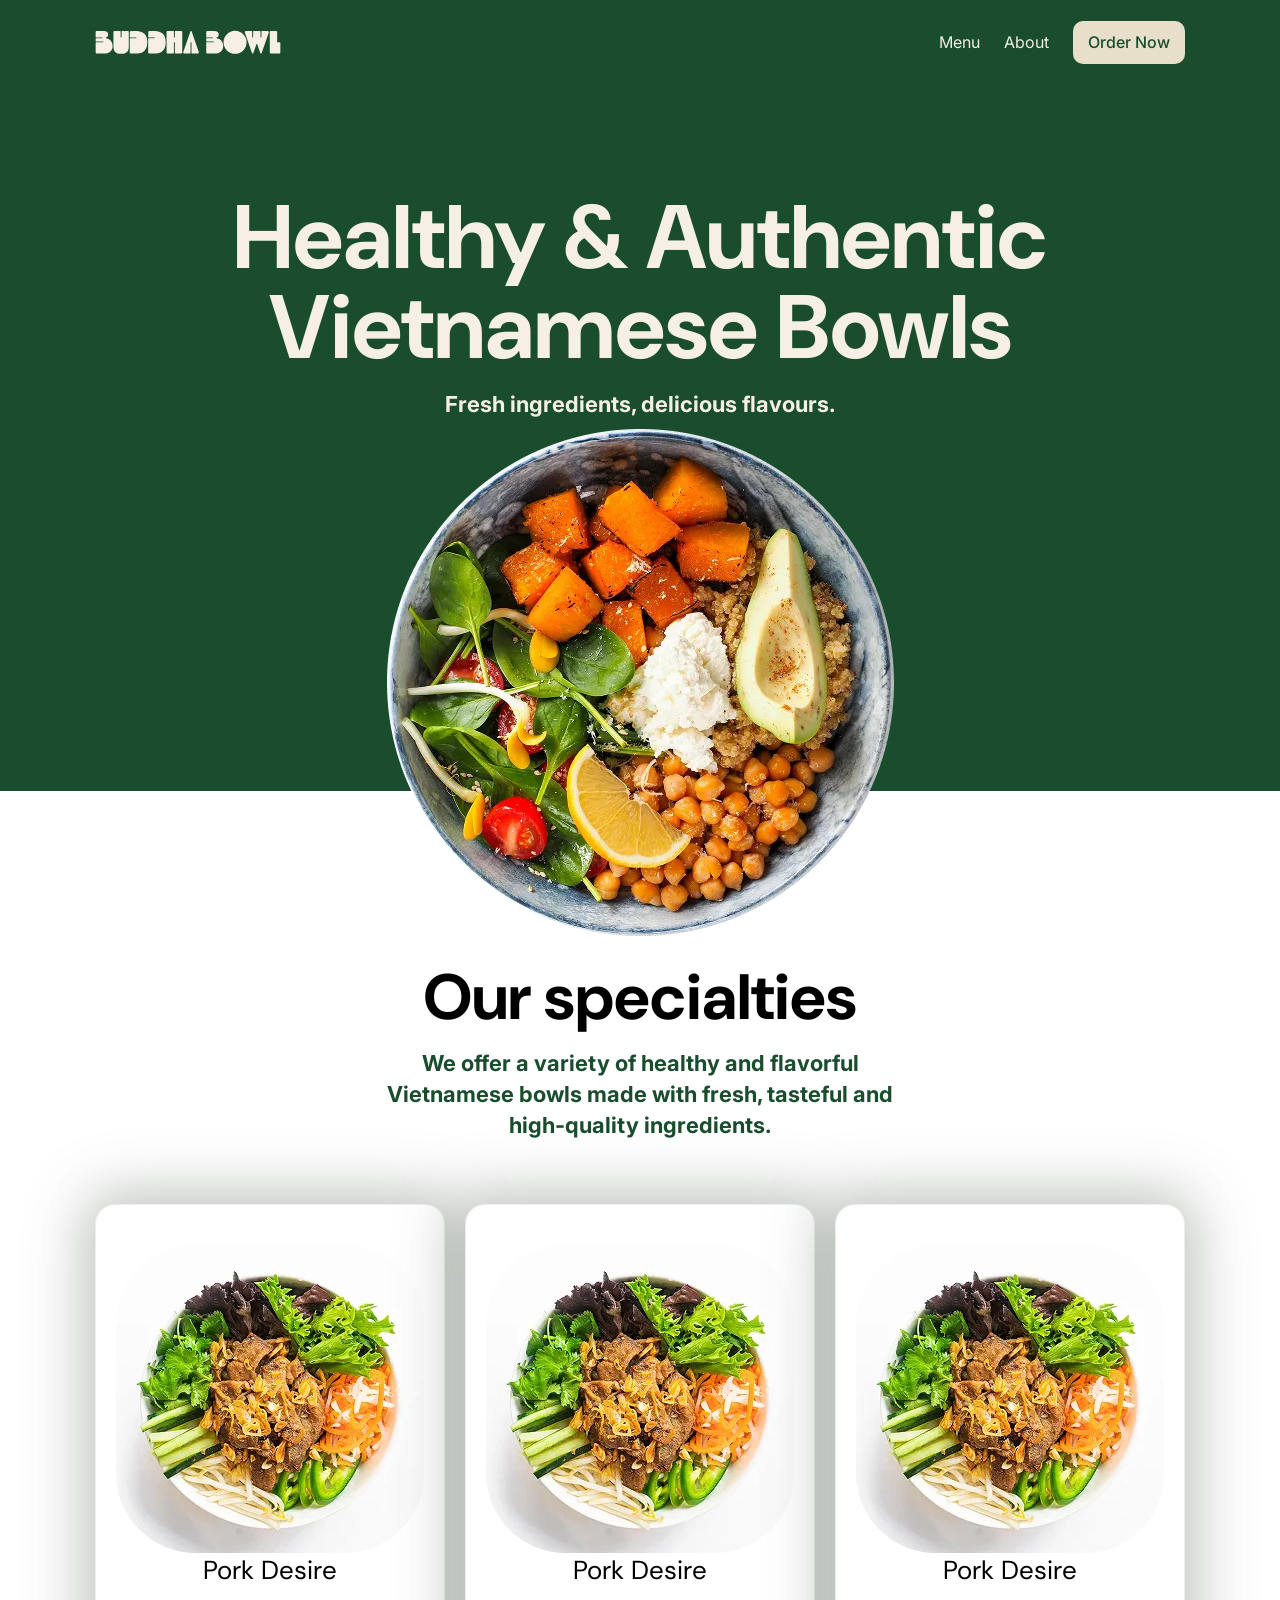
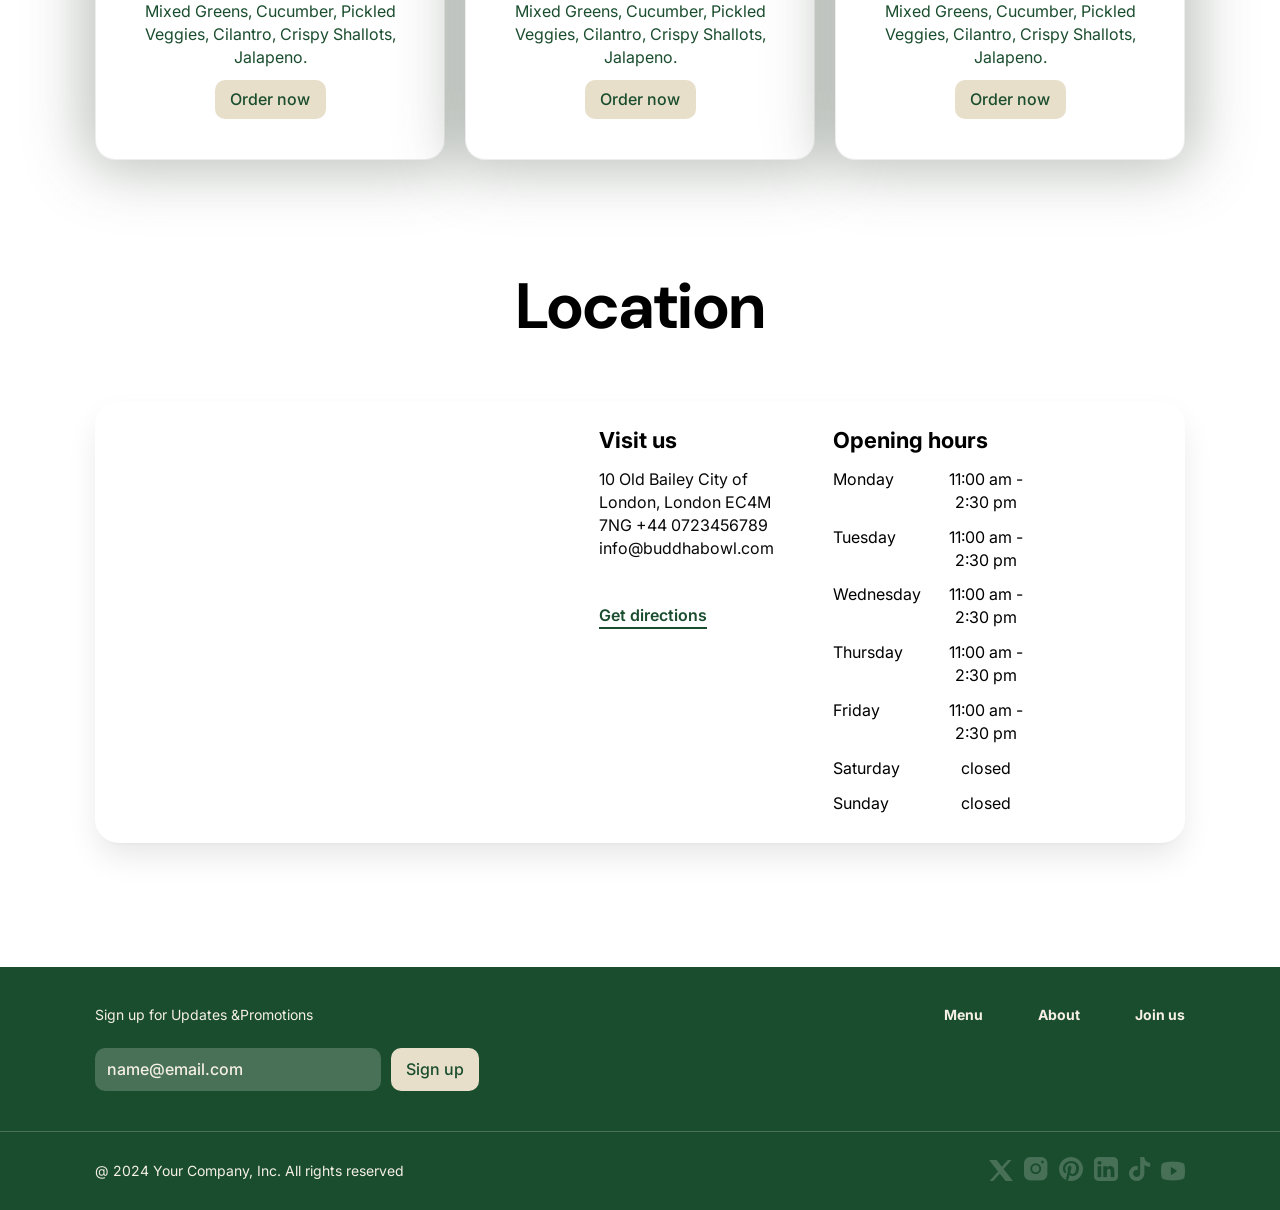
==== index.html @ c2d2e24d "Updates" ====
<!doctype html>
<html lang="en">
	<head>
		<meta charset="UTF-8">
		<meta name="viewport" content="width=device-width, initial-scale=1.0">
		<link rel="preload" href="./assets/fonts/GTL001-Regular.woff2" as="font" type="font/woff2" crossorigin="anonymous">
		<link rel="shortcut icon" href="assets/img/favicon.ico">
		<title>Home Page</title>
		<script type="module" crossorigin="" src="./js/index.min.js?v=1794599639650"></script>
		<link rel="modulepreload" crossorigin="" href="./js/common.min.js?v=1794599639650">
		<link rel="stylesheet" crossorigin="" href="./css/index.min.css?v=1794599639650">
	</head>
	<body>
		<div class="wrapper">
			<header data-fls-header="" class="header">
				<div class="header__container">
					<!-- <include src="@components/layout/menu/menu.html" locals='{"active":"Home"}'></include> -->
					<a href="" class="header__logo">
						<img src="./assets/img/logo.svg" alt="">
					</a>
					<div class="header__menu menu">
						<button type="button" data-fls-menu="" class="menu__icon icon-menu">
							<span></span>
						</button>
						<nav class="menu__body">
							<ul class="menu__list">
								<li class="menu__item">
									<a href="" class="menu__link">Menu</a>
								</li>
								<li class="menu__item">
									<a href="" class="menu__link">About</a>
								</li>
								<li class="menu__item">
									<a href="" class="menu__link menu__link--creambg">Order Now</a>
								</li>
							</ul>
						</nav>
					</div>
				</div>
			</header>
			<main class="page">
				<!-- <script type="module" src="@components/custom/card/card.js?v=1794599639650"></script> -->
				<section class="page__hero hero">
					<div class="hero__container">
						<h1 class="hero__title">Healthy & Authentic Vietnamese Bowls</h1>
						<div class="hero__text">
							<p>Fresh ingredients, delicious flavours.</p>
						</div>
						<div class="hero__picture">
							<picture>
								<img alt="Image" src="./assets/img/hero/01.webp">
							</picture>
						</div>
					</div>
					<div class="hero__bg"></div>
				</section>
				<section class="page__preview preview">
					<div class="preview__container">
						<h2 class="preview__title">Our specialties</h2>
						<div class="preview__text">
							<p>
								We offer a variety of healthy and flavorful Vietnamese bowls made with fresh, tasteful and high-quality ingredients.
							</p>
						</div>
						<div class="preview__menu">
							<article data-fls-card="" class="preview__item item-card">
								<a href="#" class="item-card__link">
									<div class="item-card__picture">
										<picture>
											<img alt="Image" src="./assets/img/preview/01.webp">
										</picture>
									</div>
									<div class="item-card__body item-body">
										<h3 class="item-body__title">Pork Desire</h3>
										<div class="item-body__text">Mixed Greens, Cucumber, Pickled Veggies, Cilantro, Crispy Shallots, Jalapeno.</div>
										<div class="item-body__link btn-link">Order now</div>
									</div>
								</a>
							</article>
							<article data-fls-card="" class="preview__item item-card">
								<a href="#" class="item-card__link">
									<div class="item-card__picture">
										<picture>
											<img alt="Image" src="./assets/img/preview/01.webp">
										</picture>
									</div>
									<div class="item-card__body item-body">
										<h3 class="item-body__title">Pork Desire</h3>
										<div class="item-body__text">Mixed Greens, Cucumber, Pickled Veggies, Cilantro, Crispy Shallots, Jalapeno.</div>
										<div class="item-body__link btn-link">Order now</div>
									</div>
								</a>
							</article>
							<article data-fls-card="" class="preview__item item-card">
								<a href="#" class="item-card__link">
									<div class="item-card__picture">
										<picture>
											<img alt="Image" src="./assets/img/preview/01.webp">
										</picture>
									</div>
									<div class="item-card__body item-body">
										<h3 class="item-body__title">Pork Desire</h3>
										<div class="item-body__text">Mixed Greens, Cucumber, Pickled Veggies, Cilantro, Crispy Shallots, Jalapeno.</div>
										<div class="item-body__link btn-link">Order now</div>
									</div>
								</a>
							</article>
						</div>
					</div>
				</section>
				<section data-fls-location="" class="page__location location">
					<div class="location__container">
						<h2 class="location__title">Location</h2>
						<div class="location__info info-location">
							<div class="info-location__map map">
								<iframe class="map__view" src="https://www.google.com/maps/embed?pb=!1m18!1m12!1m3!1d2482.993488306948!2d-0.1033059188720262!3d51.51333546028092!2m3!1f0!2f0!3f0!3m2!1i1024!2i768!4f13.1!3m3!1m2!1s0x487604acd2aaaeff%3A0xbf263d0640e5e13e!2zMTAgT2xkIEJhaWxleSwgTG9uZG9uIEVDNE0gN05HLCDQktC10LvQuNC60LAg0JHRgNC40YLQsNC90ZbRjw!5e0!3m2!1suk!2sua!4v1794341436606!5m2!1suk!2sua" width="" height="" style="border:0;" allowfullscreen loading="lazy" referrerpolicy="strict-origin-when-cross-origin"></iframe>
							</div>
							<div class="info-location__body">
								<div class="info-location__visit info-visit">
									<h3 class="info-visit__title">Visit us</h3>
									<div class="info-visit__text">
										<p>
											10 Old Bailey
                     City of London, London EC4M 7NG
                     +44 0723456789
                     info@buddhabowl.com
										</p>
									</div>
									<a class="info-visit__link" href="#">Get directions</a>
								</div>
								<div class="info-location__hours">
									<h3 class="info-hours__title">Opening hours</h3>
									<ul class="info-hours__list">
										<li class="info-hours__item">
											Monday
											<span>11:00 am - 2:30 pm</span>
										</li>
										<li class="info-hours__item">
											Tuesday
											<span>11:00 am - 2:30 pm</span>
										</li>
										<li class="info-hours__item">
											Wednesday
											<span>11:00 am - 2:30 pm</span>
										</li>
										<li class="info-hours__item">
											Thursday
											<span>11:00 am - 2:30 pm</span>
										</li>
										<li class="info-hours__item">
											Friday
											<span>11:00 am - 2:30 pm</span>
										</li>
										<li class="info-hours__item">
											Saturday
											<span>closed</span>
										</li>
										<li class="info-hours__item">
											Sunday
											<span>closed</span>
										</li>
									</ul>
								</div>
							</div>
						</div>
					</div>
				</section>
			</main>
			<footer data-fls-footer="" class="footer">
				<div class="footer__head head-footer">
					<div class="head-footer__container">
						<form class="head-footer__form form" action="#">
							<label class="form__label" for="email">Sign up for Updates &Promotions</label>
							<div class="form__block">
								<input data-fls-input="" autocomplete="off" id="email" type="email" name="form[]" data-error="Помилка" placeholder="name@email.com" class="form__email">
								<button data-fls-button="" type="submit" class="form__button btn-link">Sign up</button>
							</div>
						</form>
						<nav class="head-footer__nav nav-footer">
							<ul class="nav-footer__list">
								<li class="nav-footer__item">
									<a href="#" class="nav-footer__link">Menu</a>
								</li>
								<li class="nav-footer__item">
									<a href="#" class="nav-footer__link">About</a>
								</li>
								<li class="nav-footer__item">
									<a href="#" class="nav-footer__link">Join us</a>
								</li>
							</ul>
						</nav>
					</div>
				</div>
				<div class="footer__line"></div>
				<div class="footer__body body-footer">
					<div class="body-footer__container">
						<div class="body-footer__text">
							<p>@ 2024 Your Company, Inc. All rights reserved</p>
						</div>
						<ul class="body-footer__list">
							<li class="body-footer__item">
								<a href="#" class="body-footer__link --icon-x"></a>
							</li>
							<li class="body-footer__item">
								<a href="#" class="body-footer__link --icon-instagram"></a>
							</li>
							<li class="body-footer__item">
								<a href="#" class="body-footer__link --icon-pinterest"></a>
							</li>
							<li class="body-footer__item">
								<a href="#" class="body-footer__link --icon-linkedin"></a>
							</li>
							<li class="body-footer__item">
								<a href="#" class="body-footer__link --icon-tik-tok"></a>
							</li>
							<li class="body-footer__item">
								<a href="#" class="body-footer__link --icon-youtube"></a>
							</li>
						</ul>
					</div>
				</div>
			</footer>
		</div>
	</body>
</html>
---- css/index.min.css ----
@import "https://fonts.googleapis.com/css2?family=DM%20Sans:wght@400;700&display=swap";@import "https://fonts.googleapis.com/css2?family=Inter:wght@400;500;600;700&display=swap";*{padding:0;margin:0;border:0}*,:after,:before{box-sizing:border-box}:after,:before,a,label{display:inline-block}body,html{height:100%}body{line-height:1;scrollbar-gutter:stable;-ms-text-size-adjust:100%;-moz-text-size-adjust:100%;-webkit-text-size-adjust:100%;-webkit-font-smoothing:antialiased;-moz-osx-font-smoothing:grayscale}button,input,textarea{font-family:inherit;font-size:inherit;line-height:inherit;color:inherit;background-color:transparent}input,textarea{width:100%}button,option,select{cursor:pointer}a{color:inherit;text-decoration:none}li{list-style:none}img{max-width:100%;height:auto;vertical-align:middle}h1,h2,h3,h4,h5,h6{font-weight:inherit;font-size:inherit}address{font-style:normal}@font-face{font-family:GTL001;font-display:swap;src:url(../assets/fonts/GTL001-Regular.woff2) format("woff2");font-weight:400;font-style:normal}@font-face{font-family:iconfont;font-display:swap;src:url(../assets/fonts/iconfont.woff2?ca160057cd1c2f5d6c7e179b3264d68d) format("woff2")}[class*="--icon-"]:before{font-family:iconfont}[class*="--icon-instagram"]:before{content:"\f101"}[class*="--icon-linkedin"]:before{content:"\f102"}[class*="--icon-pinterest"]:before{content:"\f103"}[class*="--icon-tik-tok"]:before{content:"\f104"}[class*="--icon-x"]:before{content:"\f105"}[class*="--icon-youtube"]:before{content:"\f106"}:root{--font-family:"Arial", sans-serif;--font-size:1rem;--main-color:#000;--grean-hv:#466653;--grean:#1a4d2e;--cream:#f5efe6;--cream-bg:#e8dfca;--dark:#000;--white:#fff;--dark-09:#090909;--input-bg:#f5efe6;--white-light:hsla(0,0%,100%,.2)}body{color:var(--main-color);font-family:var(--font-family);font-size:var(--font-size);min-width:20rem}[data-fls-scrolllock] body{overflow:hidden;touch-action:none;overscroll-behavior:none}.wrapper{min-height:100%;display:flex;flex-direction:column;overflow:clip}.wrapper>main{flex:1 1 auto}.wrapper>*{min-width:0}[class*=__container]{max-width:70rem;margin:0 auto;padding-left:.9375rem;padding-right:.9375rem}.location__container{text-align:center}.location__title{font-weight:700;line-height:.94;font-family:DM Sans,sans-serif}.location__info{box-shadow:0 .25rem .25rem -.25rem rgba(12,12,13,.05),0 1rem 2rem -.25rem rgba(12,12,13,.1);border-radius:1.5rem;padding:1.5rem;display:flex}.map__view{width:100%;height:100%;border-radius:1.5rem}.info-location__map{max-width:27.5rem;width:100%;aspect-ratio:440/391}.info-location__body{display:flex}.info-location__visit{max-width:13.6875rem;width:100%}.info-location__hours{max-width:17.625rem;width:100%}.info-hours,.info-visit{text-align:left}.info-visit__title{font-size:1.375rem;font-weight:700;line-height:1.4;font-family:Inter,sans-serif}.info-visit__title:not(:last-child){margin-bottom:.75rem}.info-visit__text p{font-size:1rem;font-weight:400;line-height:1.43;font-family:Inter,sans-serif;color:var(--dark-09)}.info-visit__text:not(:last-child){margin-bottom:2.8125rem}.info-visit__link{position:relative;color:var(--grean);font-size:1rem;font-weight:400;line-height:1.43;font-family:Inter,sans-serif;font-weight:600;transition:.3s}.info-visit__link:after{content:"";position:absolute;top:100%;left:0;width:100%;height:.125rem;transition:.3s;background-color:var(--grean)}.info-hours__title{text-align:left;font-size:1.375rem;font-weight:700;line-height:1.4;font-family:Inter,sans-serif;margin-bottom:.75rem}.info-hours__item{display:flex;font-size:1rem;font-weight:400;line-height:1.43;font-family:Inter,sans-serif;justify-content:space-between}.info-hours__item span{max-width:5rem;width:100%}.info-hours__item:not(:last-child){margin-bottom:.75rem}.icon-menu{display:none}.header{background-color:var(--grean)}.header__container{position:relative;min-height:5.3125rem;display:flex;justify-content:space-between;align-items:center}.header__logo{width:11.625rem;height:1.5625rem}.header__logo img{width:100%;height:100%}.menu__list{display:flex;align-items:center;gap:1.5rem;color:var(--cream);font-size:1rem;font-weight:400;line-height:1.43;font-family:Inter,sans-serif}.menu__link{position:relative;border-radius:.625rem}.menu__link:after{position:absolute;content:" ";width:0;height:.125rem;top:100%;left:0;background-color:#fff;transition:width .4s}.menu__link--creambg{padding-block:.625rem;background-color:var(--cream-bg);color:var(--grean);font-weight:500;transition:background-color .4s}.menu__link--creambg:after{content:none}.footer{background:var(--grean)}.footer__line{height:.0625rem;width:100%;background-color:var(--white-light)}.head-footer{padding:2.5rem 0}.head-footer__container{display:flex;justify-content:space-between}.head-footer__form{max-width:24.0625rem;width:100%}.form__block{display:flex;gap:.625rem}.form__label{font-size:.875rem;font-family:Inter,sans-serif;font-weight:400;line-height:1.2;color:var(--input-bg)}.form__label:not(:last-child){margin-bottom:1.5rem}.form__email{border-radius:.625rem;font-size:1rem;font-family:Inter,sans-serif;font-weight:500;line-height:1.2;background:var(--white-light);padding:.75rem;max-width:17.875rem;width:100%}.form__email::placeholder{color:var(--input-bg)}.form__button{flex-shrink:0}.nav-footer__list{display:flex}.nav-footer__item{font-size:.875rem;font-family:Inter,sans-serif;font-weight:400;line-height:1.2;font-weight:700;color:var(--cream)}.nav-footer__link{max-width:5.375rem;width:100%;position:relative;border-radius:.625rem}.nav-footer__link:after{position:absolute;content:" ";width:0;height:.125rem;top:100%;left:0;background-color:#fff;transition:width .4s}.body-footer__container{display:flex;flex-wrap:wrap;gap:1.25rem;align-items:center;justify-content:space-between}.body-footer__text{text-align:center;text-wrap:balance;color:var(--cream);font-size:.875rem;font-family:Inter,sans-serif;font-weight:400;line-height:1.2}.body-footer__list{display:flex;gap:.6875rem}.body-footer__link{color:var(--white-light);font-size:1.5rem;aspect-ratio:1}input[type=email],input[type=tel],input[type=text],textarea{-webkit-appearance:none;-moz-appearance:none;appearance:none}.input{border-radius:0!important;width:100%;display:block;padding:.625rem;border:.0625rem solid #eee;caret-color:inherit}.input[placeholder]:not([data-fls-placeholder-nohiden])::placeholder{transition:opacity .3s}.input[placeholder]:not([data-fls-placeholder-nohiden]):focus::placeholder{opacity:0}textarea.input{resize:vertical;padding:0}.button{display:inline-flex;padding:0}.button--fw{width:100%}.card__block{max-width:68.125rem;width:100%;display:grid;grid-template-columns:repeat(auto-fill,minmax(21.25rem,1fr));gap:1.25rem}.item-card{box-shadow:0 0 3.75rem .625rem rgba(60,75,60,.35);background-color:#fff;text-align:center;border-radius:1.25rem;transition:all .3s;border:.0625rem solid rgba(27,27,27,.08)}.item-card__link{padding-inline:1rem;cursor:pointer}.item-card__picture{margin:0 auto;max-width:19.25rem;aspect-ratio:308/308;border-radius:5rem}.item-card__picture img{width:100%;height:100%;object-fit:cover}.item-card__body :not(:last-child){margin-bottom:.6875rem}.item-body__title{font-size:1.625rem;font-family:DM Sans,sans-serif;font-weight:400;line-height:1.38;color:var(--dark)}.item-body__text{font-size:1rem;font-weight:400;line-height:1.43;font-family:Inter,sans-serif;color:var(--grean)}.item-body__link{margin:0 auto;max-width:6.9375rem;width:100%}.btn-link{font-size:1rem;font-family:Inter,sans-serif;font-weight:500;line-height:1.2;background-color:var(--cream-bg);padding:.625rem .9375rem;border-radius:.625rem;color:var(--grean)}.page__hero{background-color:var(--grean);position:relative;z-index:-2}.hero__container,.preview__container{text-align:center}.hero__bg{position:absolute;bottom:0;z-index:-1;height:17%;width:100%;background-color:var(--white)}.hero__title{font-family:DM Sans,sans-serif;font-weight:700;line-height:1;color:var(--cream)}.hero__title:not(:last-child){margin-bottom:1rem}.hero__text{font-size:1.375rem;font-weight:700;line-height:1.4;font-family:Inter,sans-serif;color:var(--cream)}.hero__text:not(:last-child){margin-bottom:.5625rem}.hero__picture{margin:0 auto;max-width:31.6875rem;aspect-ratio:1}.hero__picture img{width:100%;height:100%;object-fit:cover}.preview__title{font-weight:700;line-height:.94;font-family:DM Sans,sans-serif}.preview__title:not(:last-child){margin-bottom:1.25rem}.preview__text{font-size:1.375rem;font-weight:700;line-height:1.4;font-family:Inter,sans-serif;max-width:33.4375rem;width:100%;margin:0 auto;color:var(--grean)}.preview__text:not(:last-child){margin-bottom:4rem}.preview__menu{display:grid;grid-template-columns:repeat(auto-fit,minmax(min(100%,15.625rem),1fr));row-gap:1.25rem}@media(width<=60.625em){.location__info{max-width:40.875rem;width:100%;flex-direction:column;margin:0 auto}.info-location__map{max-width:37.875rem;width:100%;aspect-ratio:606/391;margin:0 auto}}@media(width<=48em){.menu__body{background-color:var(--grean)}.menu__list{flex-direction:column;position:absolute;top:20%;left:50%;text-align:center;translate:-50% 0;font-size:2rem}}@media(max-width:48em) and (any-hover:none){.icon-menu{cursor:default}}@media(max-width:48em){.menu__body{height:100svh;overflow:auto;padding:3.125rem .9375rem 1.875rem}.menu__body,.menu__body:before{position:fixed;width:100%;left:-100%;top:0;transition:left .3s}.menu__body:before{content:"";height:4.375rem;z-index:2}html[data-fls-menu-open] .menu__body,html[data-fls-menu-open] .menu__body:before{left:0}.icon-menu{display:block;position:relative;width:1.875rem;height:1.125rem;z-index:5}.icon-menu span,.icon-menu:after,.icon-menu:before{content:"";transition:all .3s;right:0;position:absolute;width:100%;height:.125rem;background-color:var(--cream)}.icon-menu:before{top:0}.icon-menu:after{bottom:0}.icon-menu span{top:calc(50% - .0625rem)}html[data-fls-menu-open] .icon-menu span{width:0}html[data-fls-menu-open] .icon-menu:before{top:calc(50% - .0625rem);transform:rotate(-45deg)}html[data-fls-menu-open] .icon-menu:after{bottom:calc(50% - .0625rem);transform:rotate(45deg)}}@media(width<=40.625em){.head-footer__container{flex-direction:column-reverse;row-gap:4.5rem}.nav-footer__list{flex-direction:column}.body-footer__container{flex-direction:column;align-items:center;row-gap:.5rem}}@media(width<=31.25em){.info-location__body{flex-direction:column}}@media(width<20em){.location__title{font-size:1.625rem}.location__title:not(:last-child){margin-bottom:1.875rem}.info-location__body,.location__info{gap:1.25rem}.footer__body{padding:1rem}.nav-footer__list{gap:1.5rem}.item-card__link{padding-block:1.25rem}.page__hero{padding-top:2.5rem}.page__preview{padding-top:.9375rem;padding-bottom:2.5rem}.page__location{margin-bottom:2.5rem}.hero__title{font-size:4rem}.preview__title{font-size:1.625rem}.preview__menu{gap:.5rem}}@media(width<18.75em){.menu__link--creambg{padding-inline:.3125rem}}@media(width>=18.75em) and (width<49.125em){.menu__link--creambg{padding-inline:calc(clamp(.3125rem,-.073302rem + 2.05761vw,.9375rem))}}@media(width>=20em) and (width<70em){.location__title{font-size:calc(clamp(1.625rem,.675rem + 4.75vw,4rem))}.location__title:not(:last-child){margin-bottom:calc(clamp(1.875rem,1.025rem + 4.25vw,4rem))}.info-location__body,.location__info{gap:calc(clamp(1.25rem,.75rem + 2.5vw,2.5rem))}.footer__body{padding:calc(clamp(1rem,.775rem + 1.125vw,1.5625rem))}.nav-footer__list{gap:calc(clamp(1.5rem,.725rem + 3.875vw,3.4375rem))}.item-card__link{padding-block:calc(clamp(1.25rem,.75rem + 2.5vw,2.5rem))}.page__hero{padding-top:calc(clamp(2.5rem,.8rem + 8.5vw,6.75rem))}.page__preview{padding-top:calc(clamp(.9375rem,.5125rem + 2.125vw,2rem));padding-bottom:calc(clamp(2.5rem,.575rem + 9.625vw,7.3125rem))}.page__location{margin-bottom:calc(clamp(2.5rem,.4rem + 10.5vw,7.75rem))}.hero__title{font-size:calc(clamp(4rem,3.35rem + 3.25vw,5.625rem))}.preview__title{font-size:calc(clamp(1.625rem,.675rem + 4.75vw,4rem))}.preview__menu{gap:calc(clamp(.5rem,.2rem + 1.5vw,1.25rem))}}@media(width>=49.125em){.menu__link--creambg{padding-inline:.9375rem}}@media(width>=70em){.location__title{font-size:4rem}.location__title:not(:last-child){margin-bottom:4rem}.info-location__body,.location__info{gap:2.5rem}.footer__body{padding:1.5625rem}.nav-footer__list{gap:3.4375rem}.item-card__link{padding-block:2.5rem}.page__hero{padding-top:6.75rem}.page__preview{padding-top:2rem;padding-bottom:7.3125rem}.page__location{margin-bottom:7.75rem}.hero__title{font-size:5.625rem}.preview__title{font-size:4rem}.preview__menu{gap:1.25rem}}@media(any-hover:hover),(pointer:fine){html:not([data-fls-touch]) .info-visit__link:hover{color:var(--cream-bg)}html:not([data-fls-touch]) .info-visit__link:hover:after{background-color:var(--cream-bg)}html:not([data-fls-touch]) .menu__link:hover:after,html:not([data-fls-touch]) .nav-footer__link:hover:after{width:100%}html:not([data-fls-touch]) .menu__link--creambg:hover{background-color:#fff}html:not([data-fls-touch]) .body-footer__link:hover{color:var(--cream)}html:not([data-fls-touch]) .item-card:hover{scale:1.01}html:not([data-fls-touch]) .btn-link:hover{background-color:var(--cream);cursor:pointer}}
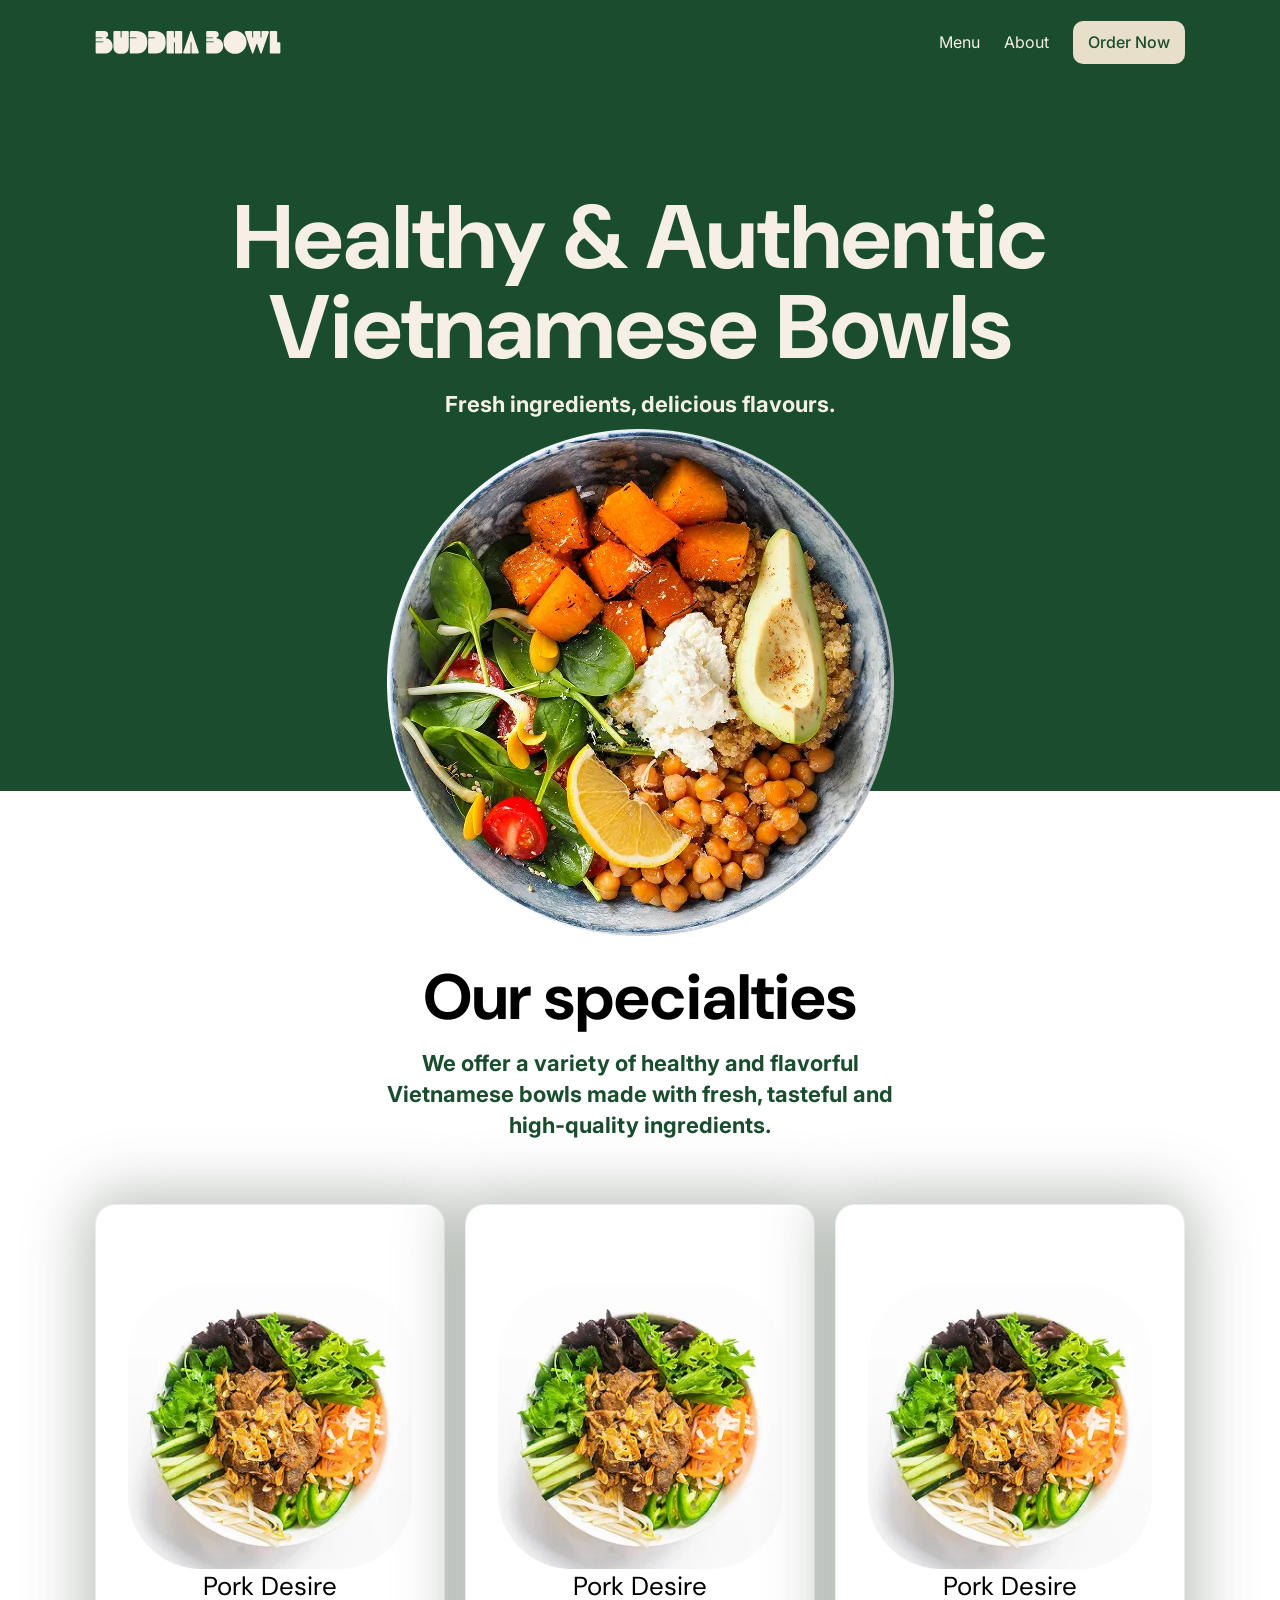
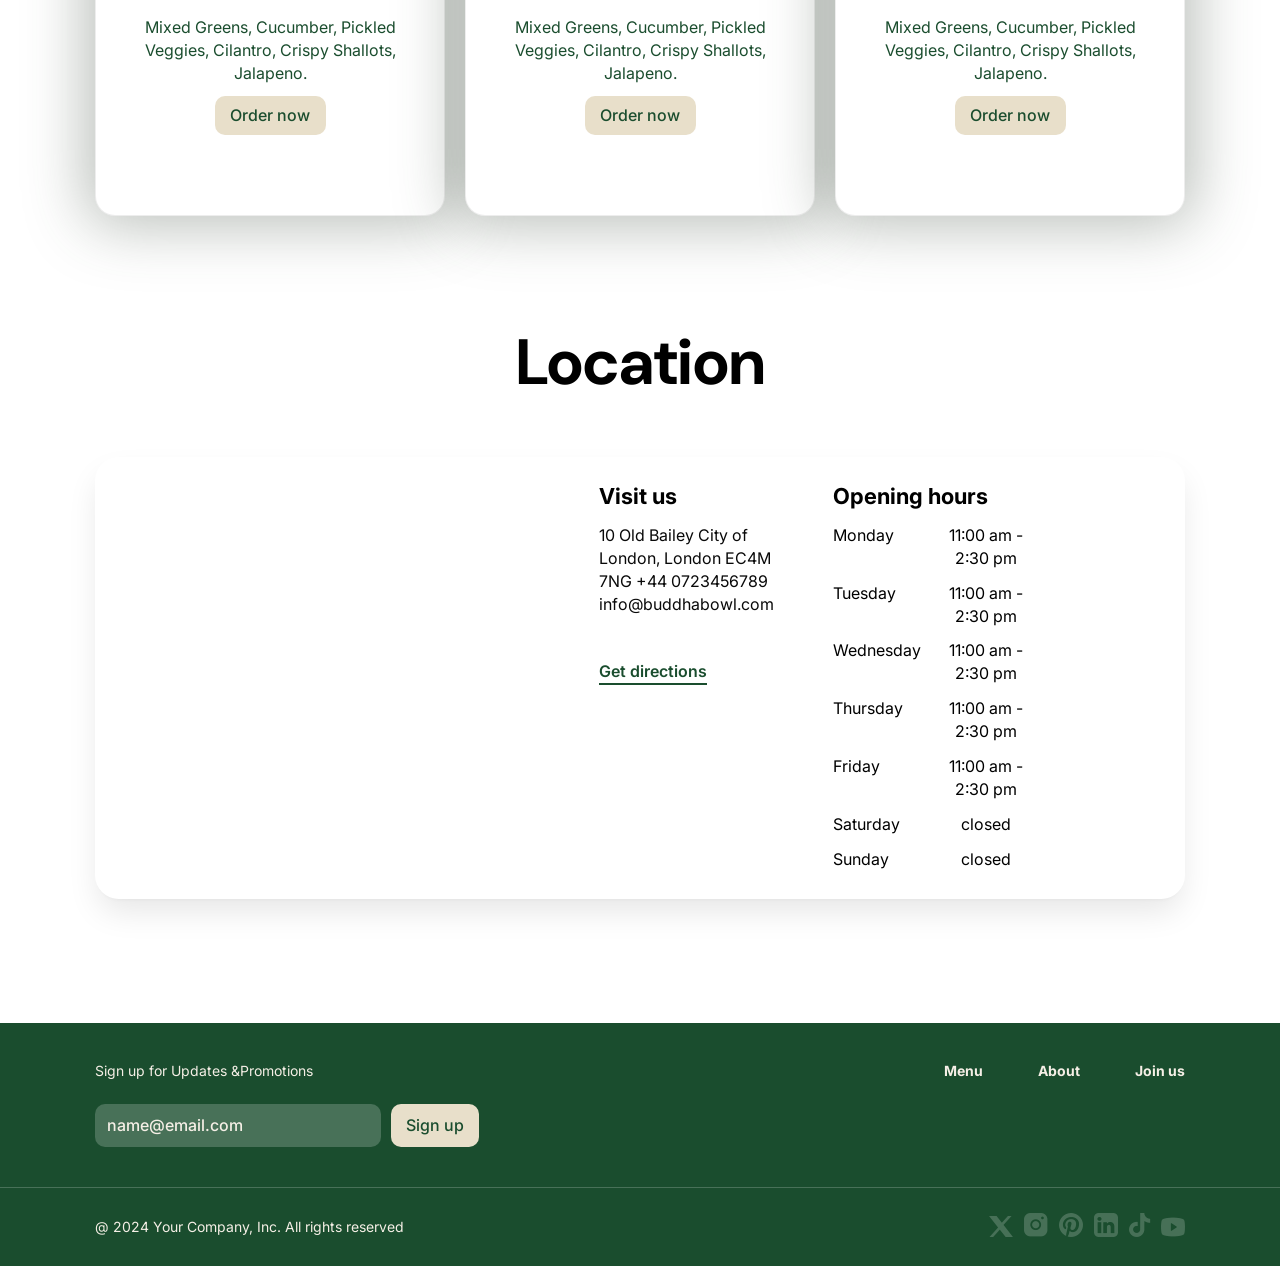
==== commit 61c34543: "Updates" ====
--- a/index.html
+++ b/index.html
@@ -6,32 +6,35 @@
 		<link rel="preload" href="./assets/fonts/GTL001-Regular.woff2" as="font" type="font/woff2" crossorigin="anonymous">
 		<link rel="shortcut icon" href="assets/img/favicon.ico">
 		<title>Home Page</title>
-		<script type="module" crossorigin="" src="./js/index.min.js?v=1794599639650"></script>
-		<link rel="modulepreload" crossorigin="" href="./js/common.min.js?v=1794599639650">
-		<link rel="stylesheet" crossorigin="" href="./css/index.min.css?v=1794599639650">
+		<link rel="modulepreload" crossorigin href="./js/common.min.js?v=1794861511504">
+		<script type="module" crossorigin="" src="./js/main.min.js?v=1794861511504"></script>
+		<link rel="stylesheet" crossorigin="" href="./css/main.min.css?v=1794861511504">
+		<link rel="stylesheet" crossorigin="" href="./css/index.min.css?v=1794861511504">
+		<link rel="stylesheet" crossorigin="" href="./css/location.min.css?v=1794861511504">
+		<link rel="stylesheet" crossorigin="" href="./css/card.min.css?v=1794861511504">
 	</head>
 	<body>
 		<div class="wrapper">
 			<header data-fls-header="" class="header">
 				<div class="header__container">
 					<!-- <include src="@components/layout/menu/menu.html" locals='{"active":"Home"}'></include> -->
-					<a href="" class="header__logo">
-						<img src="./assets/img/logo.svg" alt="">
+					<a href="@index.html" class="header__logo">
+						<img src="./assets/img/logo.svg" alt="logo">
 					</a>
 					<div class="header__menu menu">
-						<button type="button" data-fls-menu="" class="menu__icon icon-menu">
+						<button type="button" data-fls-menu="" aria-label="button mobile menu" class="menu__icon icon-menu">
 							<span></span>
 						</button>
 						<nav class="menu__body">
 							<ul class="menu__list">
 								<li class="menu__item">
-									<a href="" class="menu__link">Menu</a>
+									<a href="menu.html" class="menu__link">Menu</a>
 								</li>
 								<li class="menu__item">
-									<a href="" class="menu__link">About</a>
+									<a href="about.html" class="menu__link">About</a>
 								</li>
 								<li class="menu__item">
-									<a href="" class="menu__link menu__link--creambg">Order Now</a>
+									<a href="menu.html" class="menu__link menu__link--creambg">Order Now</a>
 								</li>
 							</ul>
 						</nav>
@@ -39,7 +42,7 @@
 				</div>
 			</header>
 			<main class="page">
-				<!-- <script type="module" src="@components/custom/card/card.js?v=1794599639650"></script> -->
+				<!-- <script type="module" src="@components/custom/card/card.js?v=1794861511504"></script> -->
 				<section class="page__hero hero">
 					<div class="hero__container">
 						<h1 class="hero__title">Healthy & Authentic Vietnamese Bowls</h1>
@@ -179,10 +182,10 @@
 						<nav class="head-footer__nav nav-footer">
 							<ul class="nav-footer__list">
 								<li class="nav-footer__item">
-									<a href="#" class="nav-footer__link">Menu</a>
+									<a href="menu.html" class="nav-footer__link">Menu</a>
 								</li>
 								<li class="nav-footer__item">
-									<a href="#" class="nav-footer__link">About</a>
+									<a href="about.html" class="nav-footer__link">About</a>
 								</li>
 								<li class="nav-footer__item">
 									<a href="#" class="nav-footer__link">Join us</a>
@@ -199,22 +202,22 @@
 						</div>
 						<ul class="body-footer__list">
 							<li class="body-footer__item">
-								<a href="#" class="body-footer__link --icon-x"></a>
-							</li>
-							<li class="body-footer__item">
-								<a href="#" class="body-footer__link --icon-instagram"></a>
-							</li>
-							<li class="body-footer__item">
-								<a href="#" class="body-footer__link --icon-pinterest"></a>
-							</li>
-							<li class="body-footer__item">
-								<a href="#" class="body-footer__link --icon-linkedin"></a>
-							</li>
-							<li class="body-footer__item">
-								<a href="#" class="body-footer__link --icon-tik-tok"></a>
-							</li>
-							<li class="body-footer__item">
-								<a href="#" class="body-footer__link --icon-youtube"></a>
+								<a href="#" aria-label="exits the page" rel="nofollow" class="body-footer__link body-footer__link--icon-x"></a>
+							</li>
+							<li class="body-footer__item">
+								<a href="#" aria-label="exits the page" rel="nofollow" class="body-footer__link body-footer__link--icon-instagram"></a>
+							</li>
+							<li class="body-footer__item">
+								<a href="#" aria-label="exits the page" rel="nofollow" class="body-footer__link body-footer__link--icon-pinterest"></a>
+							</li>
+							<li class="body-footer__item">
+								<a href="#" aria-label="exits the page" rel="nofollow" class="body-footer__link body-footer__link--icon-linkedin"></a>
+							</li>
+							<li class="body-footer__item">
+								<a href="#" aria-label="exits the page" rel="nofollow" class="body-footer__link body-footer__link--icon-tik-tok"></a>
+							</li>
+							<li class="body-footer__item">
+								<a href="#" aria-label="exits the page" rel="nofollow" class="body-footer__link body-footer__link--icon-youtube"></a>
 							</li>
 						</ul>
 					</div>
--- a/css/main.min.css
+++ b/css/main.min.css
@@ -0,0 +1 @@
+@import "https://fonts.googleapis.com/css2?family=DM%20Sans:wght@400;700&display=swap";@import "https://fonts.googleapis.com/css2?family=Inter:wght@400;500;600;700&display=swap";*{padding:0;margin:0;border:0}*,:after,:before{box-sizing:border-box}:after,:before,a,label{display:inline-block}body,html{height:100%}body{line-height:1;scrollbar-gutter:stable;-ms-text-size-adjust:100%;-moz-text-size-adjust:100%;-webkit-text-size-adjust:100%;-webkit-font-smoothing:antialiased;-moz-osx-font-smoothing:grayscale}button,input,textarea{font-family:inherit;font-size:inherit;line-height:inherit;color:inherit;background-color:transparent}input,textarea{width:100%}button,option,select{cursor:pointer}a{color:inherit;text-decoration:none}li{list-style:none}img{max-width:100%;height:auto;vertical-align:middle}h1,h2,h3,h4,h5,h6{font-weight:inherit;font-size:inherit}address{font-style:normal}@font-face{font-family:GTL001;font-display:swap;src:url(../assets/fonts/GTL001-Regular.woff2) format("woff2");font-weight:400;font-style:normal}@font-face{font-family:iconfont;font-display:swap;src:url(../assets/fonts/iconfont.woff2?d2545450da04eca35f2e03d3b07531f9) format("woff2")}[class*="--icon-"]:before{font-family:iconfont}[class*="--icon-instagram"]:before{content:"\f101"}[class*="--icon-linkedin"]:before{content:"\f102"}[class*="--icon-pinterest"]:before{content:"\f103"}[class*="--icon-row"]:before{content:"\f104"}[class*="--icon-tik-tok"]:before{content:"\f105"}[class*="--icon-x"]:before{content:"\f106"}[class*="--icon-youtube"]:before{content:"\f107"}:root{--font-family:"Arial", sans-serif;--font-size:1rem;--main-color:#000;--grean-hv:#466653;--grean:#1a4d2e;--cream:#f5efe6;--cream-bg:#e8dfca;--dark:#000;--white:#fff;--dark-09:#090909;--input-bg:#f5efe6;--white-light:hsla(0,0%,100%,.2)}body{color:var(--main-color);font-family:var(--font-family);font-size:var(--font-size);min-width:20rem}[data-fls-scrolllock] body{overflow:hidden;touch-action:none;overscroll-behavior:none}.wrapper{min-height:100%;display:flex;flex-direction:column;overflow:clip}.wrapper>main{flex:1 1 auto}.wrapper>*{min-width:0}[class*=__container]{max-width:70rem;margin:0 auto;padding-left:.9375rem;padding-right:.9375rem}.menu__hero{background-color:var(--grean);padding:3.0625rem}.hero-menu__container{display:flex;gap:1rem;align-items:center}.hero-menu__picture{max-width:31.6875rem;aspect-ratio:1}.hero-menu__img{width:100%;height:100%;object-fit:cover;border-radius:1.5rem}.body-menu__text,.hero-menu__body{text-align:center}.body-menu :not(:last-child){margin-bottom:1rem}.body-menu__title{font-weight:700;line-height:1}.body-menu__text,.body-menu__title{color:var(--cream);font-family:DM Sans,sans-serif}.body-menu__text{max-width:35rem;width:100%;font-size:1.625rem;font-weight:400;line-height:1.38}.body-menu__link{display:flex;flex-direction:row-reverse;gap:.25rem;align-items:center;justify-content:center;max-width:8.5625rem;width:100%;margin:0 auto}.body-menu__link:before{display:flex;font-size:1.25rem;aspect-ratio:1;align-items:center;color:var(--grean)}.filter-tabs{display:flex;gap:1.25rem;row-gap:.625rem;font-family:sans-serif;padding:0 2.1875rem}.filter-tabs:not(:last-child){margin-bottom:4rem}.filter-btn{font-size:1.625rem;font-family:DM Sans,sans-serif;font-weight:400;line-height:1.38;color:var(--dark);position:relative}.filter-btn:after{content:"";width:0}.active{color:var(--grean);position:relative}.active:after{content:"";top:95%;left:0;position:absolute;width:100%;height:.125rem;background:var(--grean);transition:width .3s}.menu-grid{display:grid;grid-template-columns:repeat(auto-fill,minmax(16.25rem,1fr));gap:1.25rem;column-gap:1.25rem}.item-card{padding:2.5rem 1rem}.icon-menu,.menu-card.hidden{display:none}.header{background-color:var(--grean)}.header__container{position:relative;min-height:5.3125rem;display:flex;justify-content:space-between;align-items:center}.header__logo{width:11.625rem;height:1.5625rem}.header__logo img{width:100%;height:100%}.menu__list{display:flex;align-items:center;gap:1.5rem;color:var(--cream);font-size:1rem;font-weight:400;line-height:1.43;font-family:Inter,sans-serif}.menu__link{position:relative;border-radius:.625rem}.menu__link:after{position:absolute;content:" ";width:0;height:.125rem;top:100%;left:0;background-color:#fff;transition:width .4s}.menu__link--creambg{padding-block:.625rem;background-color:var(--cream-bg);color:var(--grean);font-weight:500;transition:background-color .4s}.menu__link--creambg:after{content:none}.footer{background:var(--grean)}.footer__line{height:.0625rem;width:100%;background-color:var(--white-light)}.head-footer{padding:2.5rem 0}.head-footer__container{display:flex;justify-content:space-between}.head-footer__form{max-width:24.0625rem;width:100%}.form__block{display:flex;gap:.625rem}.form__label{font-size:.875rem;font-family:Inter,sans-serif;font-weight:400;line-height:1.2;color:var(--input-bg)}.form__label:not(:last-child){margin-bottom:1.5rem}.form__email{border-radius:.625rem;font-size:1rem;font-family:Inter,sans-serif;font-weight:500;line-height:1.2;background:var(--white-light);padding:.75rem;max-width:17.875rem;width:100%}.form__email::placeholder{color:var(--input-bg)}.form__button{flex-shrink:0;background-color:var(--cream-bg)}.nav-footer__list{display:flex}.nav-footer__item{font-size:.875rem;font-family:Inter,sans-serif;font-weight:400;line-height:1.2;font-weight:700;color:var(--cream)}.nav-footer__link{max-width:5.375rem;width:100%;position:relative;border-radius:.625rem}.nav-footer__link:after{position:absolute;content:" ";width:0;height:.125rem;top:100%;left:0;background-color:#fff;transition:width .4s}.body-footer__container{display:flex;flex-wrap:wrap;gap:1.25rem;align-items:center;justify-content:space-between}.body-footer__text{text-align:center;text-wrap:balance;color:var(--cream);font-size:.875rem;font-family:Inter,sans-serif;font-weight:400;line-height:1.2}.body-footer__list{display:flex;gap:.6875rem}.body-footer__link{color:var(--white-light);font-size:1.5rem;aspect-ratio:1}.btn-link{font-size:1rem;font-family:Inter,sans-serif;font-weight:500;line-height:1.2;background-color:var(--cream-bg);padding:.625rem .9375rem;border-radius:.625rem;color:var(--grean)}input[type=email],input[type=tel],input[type=text],textarea{-webkit-appearance:none;-moz-appearance:none;appearance:none}.input{border-radius:0!important;width:100%;display:block;padding:.625rem;border:.0625rem solid #eee;caret-color:inherit}.input[placeholder]:not([data-fls-placeholder-nohiden])::placeholder{transition:opacity .3s}.input[placeholder]:not([data-fls-placeholder-nohiden]):focus::placeholder{opacity:0}textarea.input{resize:vertical;padding:0}.button{display:inline-flex;padding:0}.button--fw{width:100%}@media(width<=61.9375em){.hero-menu__container{flex-direction:column}.hero-menu__picture{max-width:21.5rem;width:100%;aspect-ratio:344/344}}@media(width<=48em){.menu__body{background-color:var(--grean)}.menu__list{flex-direction:column;position:absolute;top:20%;left:50%;text-align:center;translate:-50% 0;font-size:2rem}}@media(max-width:48em) and (any-hover:none){.icon-menu{cursor:default}}@media(max-width:48em){.menu__body{height:100svh;overflow:auto;padding:3.125rem .9375rem 1.875rem}.menu__body,.menu__body:before{position:fixed;width:100%;left:-100%;top:0;transition:left .3s}.menu__body:before{content:"";height:4.375rem;z-index:2}html[data-fls-menu-open] .menu__body,html[data-fls-menu-open] .menu__body:before{left:0}.icon-menu{display:block;position:relative;width:1.875rem;height:1.125rem;z-index:5}.icon-menu span,.icon-menu:after,.icon-menu:before{content:"";transition:all .3s;right:0;position:absolute;width:100%;height:.125rem;background-color:var(--cream)}.icon-menu:before{top:0}.icon-menu:after{bottom:0}.icon-menu span{top:calc(50% - .0625rem)}html[data-fls-menu-open] .icon-menu span{width:0}html[data-fls-menu-open] .icon-menu:before{top:calc(50% - .0625rem);transform:rotate(-45deg)}html[data-fls-menu-open] .icon-menu:after{bottom:calc(50% - .0625rem);transform:rotate(45deg)}}@media(width<=40.625em){.head-footer__container{flex-direction:column-reverse;row-gap:4.5rem}.nav-footer__list{flex-direction:column}.body-footer__container{flex-direction:column;align-items:center;row-gap:.5rem}}@media(width<=34.375em){.body-menu__text{font-size:1rem;font-weight:400;line-height:1.43;font-family:Inter,sans-serif;width:100%}}@media(width<=31.25em){.filter-tabs{flex-wrap:wrap}}@media(width<20em){.menu__carte{padding-top:2.8125rem;padding-bottom:3.75rem}.body-menu__title{font-size:4rem}.menu-grid{row-gap:1.25rem}.footer__body{padding:1rem}.nav-footer__list{gap:1.5rem}}@media(width<18.75em){.menu__link--creambg{padding-inline:.3125rem}}@media(width>=18.75em) and (width<49.125em){.menu__link--creambg{padding-inline:calc(clamp(.3125rem,-.073302rem + 2.05761vw,.9375rem))}}@media(width>=20em) and (width<70em){.menu__carte{padding-top:calc(clamp(2.8125rem,2.3375rem + 2.375vw,4rem));padding-bottom:calc(clamp(3.75rem,2.5rem + 6.25vw,6.875rem))}.body-menu__title{font-size:calc(clamp(4rem,3.35rem + 3.25vw,5.625rem))}.menu-grid{row-gap:calc(clamp(1.25rem,.15rem + 5.5vw,4rem))}.footer__body{padding:calc(clamp(1rem,.775rem + 1.125vw,1.5625rem))}.nav-footer__list{gap:calc(clamp(1.5rem,.725rem + 3.875vw,3.4375rem))}}@media(width>=49.125em){.menu__link--creambg{padding-inline:.9375rem}}@media(width>=70em){.menu__carte{padding-top:4rem;padding-bottom:6.875rem}.body-menu__title{font-size:5.625rem}.menu-grid{row-gap:4rem}.footer__body{padding:1.5625rem}.nav-footer__list{gap:3.4375rem}}@media(any-hover:hover),(pointer:fine){html:not([data-fls-touch]) .body-menu__link:hover:before{translate:15% 0}html:not([data-fls-touch]) .menu__link:hover:after,html:not([data-fls-touch]) .nav-footer__link:hover:after{width:100%}html:not([data-fls-touch]) .menu__link--creambg:hover{background-color:#fff}html:not([data-fls-touch]) .body-footer__link:hover{color:var(--cream)}html:not([data-fls-touch]) .btn-link:hover{background-color:var(--cream);cursor:pointer}}
--- a/css/index.min.css
+++ b/css/index.min.css
@@ -1 +1 @@
-@import "https://fonts.googleapis.com/css2?family=DM%20Sans:wght@400;700&display=swap";@import "https://fonts.googleapis.com/css2?family=Inter:wght@400;500;600;700&display=swap";*{padding:0;margin:0;border:0}*,:after,:before{box-sizing:border-box}:after,:before,a,label{display:inline-block}body,html{height:100%}body{line-height:1;scrollbar-gutter:stable;-ms-text-size-adjust:100%;-moz-text-size-adjust:100%;-webkit-text-size-adjust:100%;-webkit-font-smoothing:antialiased;-moz-osx-font-smoothing:grayscale}button,input,textarea{font-family:inherit;font-size:inherit;line-height:inherit;color:inherit;background-color:transparent}input,textarea{width:100%}button,option,select{cursor:pointer}a{color:inherit;text-decoration:none}li{list-style:none}img{max-width:100%;height:auto;vertical-align:middle}h1,h2,h3,h4,h5,h6{font-weight:inherit;font-size:inherit}address{font-style:normal}@font-face{font-family:GTL001;font-display:swap;src:url(../assets/fonts/GTL001-Regular.woff2) format("woff2");font-weight:400;font-style:normal}@font-face{font-family:iconfont;font-display:swap;src:url(../assets/fonts/iconfont.woff2?ca160057cd1c2f5d6c7e179b3264d68d) format("woff2")}[class*="--icon-"]:before{font-family:iconfont}[class*="--icon-instagram"]:before{content:"\f101"}[class*="--icon-linkedin"]:before{content:"\f102"}[class*="--icon-pinterest"]:before{content:"\f103"}[class*="--icon-tik-tok"]:before{content:"\f104"}[class*="--icon-x"]:before{content:"\f105"}[class*="--icon-youtube"]:before{content:"\f106"}:root{--font-family:"Arial", sans-serif;--font-size:1rem;--main-color:#000;--grean-hv:#466653;--grean:#1a4d2e;--cream:#f5efe6;--cream-bg:#e8dfca;--dark:#000;--white:#fff;--dark-09:#090909;--input-bg:#f5efe6;--white-light:hsla(0,0%,100%,.2)}body{color:var(--main-color);font-family:var(--font-family);font-size:var(--font-size);min-width:20rem}[data-fls-scrolllock] body{overflow:hidden;touch-action:none;overscroll-behavior:none}.wrapper{min-height:100%;display:flex;flex-direction:column;overflow:clip}.wrapper>main{flex:1 1 auto}.wrapper>*{min-width:0}[class*=__container]{max-width:70rem;margin:0 auto;padding-left:.9375rem;padding-right:.9375rem}.location__container{text-align:center}.location__title{font-weight:700;line-height:.94;font-family:DM Sans,sans-serif}.location__info{box-shadow:0 .25rem .25rem -.25rem rgba(12,12,13,.05),0 1rem 2rem -.25rem rgba(12,12,13,.1);border-radius:1.5rem;padding:1.5rem;display:flex}.map__view{width:100%;height:100%;border-radius:1.5rem}.info-location__map{max-width:27.5rem;width:100%;aspect-ratio:440/391}.info-location__body{display:flex}.info-location__visit{max-width:13.6875rem;width:100%}.info-location__hours{max-width:17.625rem;width:100%}.info-hours,.info-visit{text-align:left}.info-visit__title{font-size:1.375rem;font-weight:700;line-height:1.4;font-family:Inter,sans-serif}.info-visit__title:not(:last-child){margin-bottom:.75rem}.info-visit__text p{font-size:1rem;font-weight:400;line-height:1.43;font-family:Inter,sans-serif;color:var(--dark-09)}.info-visit__text:not(:last-child){margin-bottom:2.8125rem}.info-visit__link{position:relative;color:var(--grean);font-size:1rem;font-weight:400;line-height:1.43;font-family:Inter,sans-serif;font-weight:600;transition:.3s}.info-visit__link:after{content:"";position:absolute;top:100%;left:0;width:100%;height:.125rem;transition:.3s;background-color:var(--grean)}.info-hours__title{text-align:left;font-size:1.375rem;font-weight:700;line-height:1.4;font-family:Inter,sans-serif;margin-bottom:.75rem}.info-hours__item{display:flex;font-size:1rem;font-weight:400;line-height:1.43;font-family:Inter,sans-serif;justify-content:space-between}.info-hours__item span{max-width:5rem;width:100%}.info-hours__item:not(:last-child){margin-bottom:.75rem}.icon-menu{display:none}.header{background-color:var(--grean)}.header__container{position:relative;min-height:5.3125rem;display:flex;justify-content:space-between;align-items:center}.header__logo{width:11.625rem;height:1.5625rem}.header__logo img{width:100%;height:100%}.menu__list{display:flex;align-items:center;gap:1.5rem;color:var(--cream);font-size:1rem;font-weight:400;line-height:1.43;font-family:Inter,sans-serif}.menu__link{position:relative;border-radius:.625rem}.menu__link:after{position:absolute;content:" ";width:0;height:.125rem;top:100%;left:0;background-color:#fff;transition:width .4s}.menu__link--creambg{padding-block:.625rem;background-color:var(--cream-bg);color:var(--grean);font-weight:500;transition:background-color .4s}.menu__link--creambg:after{content:none}.footer{background:var(--grean)}.footer__line{height:.0625rem;width:100%;background-color:var(--white-light)}.head-footer{padding:2.5rem 0}.head-footer__container{display:flex;justify-content:space-between}.head-footer__form{max-width:24.0625rem;width:100%}.form__block{display:flex;gap:.625rem}.form__label{font-size:.875rem;font-family:Inter,sans-serif;font-weight:400;line-height:1.2;color:var(--input-bg)}.form__label:not(:last-child){margin-bottom:1.5rem}.form__email{border-radius:.625rem;font-size:1rem;font-family:Inter,sans-serif;font-weight:500;line-height:1.2;background:var(--white-light);padding:.75rem;max-width:17.875rem;width:100%}.form__email::placeholder{color:var(--input-bg)}.form__button{flex-shrink:0}.nav-footer__list{display:flex}.nav-footer__item{font-size:.875rem;font-family:Inter,sans-serif;font-weight:400;line-height:1.2;font-weight:700;color:var(--cream)}.nav-footer__link{max-width:5.375rem;width:100%;position:relative;border-radius:.625rem}.nav-footer__link:after{position:absolute;content:" ";width:0;height:.125rem;top:100%;left:0;background-color:#fff;transition:width .4s}.body-footer__container{display:flex;flex-wrap:wrap;gap:1.25rem;align-items:center;justify-content:space-between}.body-footer__text{text-align:center;text-wrap:balance;color:var(--cream);font-size:.875rem;font-family:Inter,sans-serif;font-weight:400;line-height:1.2}.body-footer__list{display:flex;gap:.6875rem}.body-footer__link{color:var(--white-light);font-size:1.5rem;aspect-ratio:1}input[type=email],input[type=tel],input[type=text],textarea{-webkit-appearance:none;-moz-appearance:none;appearance:none}.input{border-radius:0!important;width:100%;display:block;padding:.625rem;border:.0625rem solid #eee;caret-color:inherit}.input[placeholder]:not([data-fls-placeholder-nohiden])::placeholder{transition:opacity .3s}.input[placeholder]:not([data-fls-placeholder-nohiden]):focus::placeholder{opacity:0}textarea.input{resize:vertical;padding:0}.button{display:inline-flex;padding:0}.button--fw{width:100%}.card__block{max-width:68.125rem;width:100%;display:grid;grid-template-columns:repeat(auto-fill,minmax(21.25rem,1fr));gap:1.25rem}.item-card{box-shadow:0 0 3.75rem .625rem rgba(60,75,60,.35);background-color:#fff;text-align:center;border-radius:1.25rem;transition:all .3s;border:.0625rem solid rgba(27,27,27,.08)}.item-card__link{padding-inline:1rem;cursor:pointer}.item-card__picture{margin:0 auto;max-width:19.25rem;aspect-ratio:308/308;border-radius:5rem}.item-card__picture img{width:100%;height:100%;object-fit:cover}.item-card__body :not(:last-child){margin-bottom:.6875rem}.item-body__title{font-size:1.625rem;font-family:DM Sans,sans-serif;font-weight:400;line-height:1.38;color:var(--dark)}.item-body__text{font-size:1rem;font-weight:400;line-height:1.43;font-family:Inter,sans-serif;color:var(--grean)}.item-body__link{margin:0 auto;max-width:6.9375rem;width:100%}.btn-link{font-size:1rem;font-family:Inter,sans-serif;font-weight:500;line-height:1.2;background-color:var(--cream-bg);padding:.625rem .9375rem;border-radius:.625rem;color:var(--grean)}.page__hero{background-color:var(--grean);position:relative;z-index:-2}.hero__container,.preview__container{text-align:center}.hero__bg{position:absolute;bottom:0;z-index:-1;height:17%;width:100%;background-color:var(--white)}.hero__title{font-family:DM Sans,sans-serif;font-weight:700;line-height:1;color:var(--cream)}.hero__title:not(:last-child){margin-bottom:1rem}.hero__text{font-size:1.375rem;font-weight:700;line-height:1.4;font-family:Inter,sans-serif;color:var(--cream)}.hero__text:not(:last-child){margin-bottom:.5625rem}.hero__picture{margin:0 auto;max-width:31.6875rem;aspect-ratio:1}.hero__picture img{width:100%;height:100%;object-fit:cover}.preview__title{font-weight:700;line-height:.94;font-family:DM Sans,sans-serif}.preview__title:not(:last-child){margin-bottom:1.25rem}.preview__text{font-size:1.375rem;font-weight:700;line-height:1.4;font-family:Inter,sans-serif;max-width:33.4375rem;width:100%;margin:0 auto;color:var(--grean)}.preview__text:not(:last-child){margin-bottom:4rem}.preview__menu{display:grid;grid-template-columns:repeat(auto-fit,minmax(min(100%,15.625rem),1fr));row-gap:1.25rem}@media(width<=60.625em){.location__info{max-width:40.875rem;width:100%;flex-direction:column;margin:0 auto}.info-location__map{max-width:37.875rem;width:100%;aspect-ratio:606/391;margin:0 auto}}@media(width<=48em){.menu__body{background-color:var(--grean)}.menu__list{flex-direction:column;position:absolute;top:20%;left:50%;text-align:center;translate:-50% 0;font-size:2rem}}@media(max-width:48em) and (any-hover:none){.icon-menu{cursor:default}}@media(max-width:48em){.menu__body{height:100svh;overflow:auto;padding:3.125rem .9375rem 1.875rem}.menu__body,.menu__body:before{position:fixed;width:100%;left:-100%;top:0;transition:left .3s}.menu__body:before{content:"";height:4.375rem;z-index:2}html[data-fls-menu-open] .menu__body,html[data-fls-menu-open] .menu__body:before{left:0}.icon-menu{display:block;position:relative;width:1.875rem;height:1.125rem;z-index:5}.icon-menu span,.icon-menu:after,.icon-menu:before{content:"";transition:all .3s;right:0;position:absolute;width:100%;height:.125rem;background-color:var(--cream)}.icon-menu:before{top:0}.icon-menu:after{bottom:0}.icon-menu span{top:calc(50% - .0625rem)}html[data-fls-menu-open] .icon-menu span{width:0}html[data-fls-menu-open] .icon-menu:before{top:calc(50% - .0625rem);transform:rotate(-45deg)}html[data-fls-menu-open] .icon-menu:after{bottom:calc(50% - .0625rem);transform:rotate(45deg)}}@media(width<=40.625em){.head-footer__container{flex-direction:column-reverse;row-gap:4.5rem}.nav-footer__list{flex-direction:column}.body-footer__container{flex-direction:column;align-items:center;row-gap:.5rem}}@media(width<=31.25em){.info-location__body{flex-direction:column}}@media(width<20em){.location__title{font-size:1.625rem}.location__title:not(:last-child){margin-bottom:1.875rem}.info-location__body,.location__info{gap:1.25rem}.footer__body{padding:1rem}.nav-footer__list{gap:1.5rem}.item-card__link{padding-block:1.25rem}.page__hero{padding-top:2.5rem}.page__preview{padding-top:.9375rem;padding-bottom:2.5rem}.page__location{margin-bottom:2.5rem}.hero__title{font-size:4rem}.preview__title{font-size:1.625rem}.preview__menu{gap:.5rem}}@media(width<18.75em){.menu__link--creambg{padding-inline:.3125rem}}@media(width>=18.75em) and (width<49.125em){.menu__link--creambg{padding-inline:calc(clamp(.3125rem,-.073302rem + 2.05761vw,.9375rem))}}@media(width>=20em) and (width<70em){.location__title{font-size:calc(clamp(1.625rem,.675rem + 4.75vw,4rem))}.location__title:not(:last-child){margin-bottom:calc(clamp(1.875rem,1.025rem + 4.25vw,4rem))}.info-location__body,.location__info{gap:calc(clamp(1.25rem,.75rem + 2.5vw,2.5rem))}.footer__body{padding:calc(clamp(1rem,.775rem + 1.125vw,1.5625rem))}.nav-footer__list{gap:calc(clamp(1.5rem,.725rem + 3.875vw,3.4375rem))}.item-card__link{padding-block:calc(clamp(1.25rem,.75rem + 2.5vw,2.5rem))}.page__hero{padding-top:calc(clamp(2.5rem,.8rem + 8.5vw,6.75rem))}.page__preview{padding-top:calc(clamp(.9375rem,.5125rem + 2.125vw,2rem));padding-bottom:calc(clamp(2.5rem,.575rem + 9.625vw,7.3125rem))}.page__location{margin-bottom:calc(clamp(2.5rem,.4rem + 10.5vw,7.75rem))}.hero__title{font-size:calc(clamp(4rem,3.35rem + 3.25vw,5.625rem))}.preview__title{font-size:calc(clamp(1.625rem,.675rem + 4.75vw,4rem))}.preview__menu{gap:calc(clamp(.5rem,.2rem + 1.5vw,1.25rem))}}@media(width>=49.125em){.menu__link--creambg{padding-inline:.9375rem}}@media(width>=70em){.location__title{font-size:4rem}.location__title:not(:last-child){margin-bottom:4rem}.info-location__body,.location__info{gap:2.5rem}.footer__body{padding:1.5625rem}.nav-footer__list{gap:3.4375rem}.item-card__link{padding-block:2.5rem}.page__hero{padding-top:6.75rem}.page__preview{padding-top:2rem;padding-bottom:7.3125rem}.page__location{margin-bottom:7.75rem}.hero__title{font-size:5.625rem}.preview__title{font-size:4rem}.preview__menu{gap:1.25rem}}@media(any-hover:hover),(pointer:fine){html:not([data-fls-touch]) .info-visit__link:hover{color:var(--cream-bg)}html:not([data-fls-touch]) .info-visit__link:hover:after{background-color:var(--cream-bg)}html:not([data-fls-touch]) .menu__link:hover:after,html:not([data-fls-touch]) .nav-footer__link:hover:after{width:100%}html:not([data-fls-touch]) .menu__link--creambg:hover{background-color:#fff}html:not([data-fls-touch]) .body-footer__link:hover{color:var(--cream)}html:not([data-fls-touch]) .item-card:hover{scale:1.01}html:not([data-fls-touch]) .btn-link:hover{background-color:var(--cream);cursor:pointer}}+.page__hero{background-color:var(--grean);position:relative;z-index:-2}.hero__container,.preview__container{text-align:center}.hero__bg{position:absolute;bottom:0;z-index:-1;height:17%;width:100%;background-color:var(--white)}.hero__title{font-family:DM Sans,sans-serif;font-weight:700;line-height:1;color:var(--cream)}.hero__title:not(:last-child){margin-bottom:1rem}.hero__text{font-size:1.375rem;font-weight:700;line-height:1.4;font-family:Inter,sans-serif;color:var(--cream)}.hero__text:not(:last-child){margin-bottom:.5625rem}.hero__picture{margin:0 auto;max-width:31.6875rem;aspect-ratio:1}.hero__picture img{width:100%;height:100%;object-fit:cover}.preview__title{font-weight:700;line-height:.94;font-family:DM Sans,sans-serif}.preview__title:not(:last-child){margin-bottom:1.25rem}.preview__text{font-size:1.375rem;font-weight:700;line-height:1.4;font-family:Inter,sans-serif;max-width:33.4375rem;width:100%;margin:0 auto;color:var(--grean)}.preview__text:not(:last-child){margin-bottom:4rem}.preview__menu{display:grid;grid-template-columns:repeat(auto-fit,minmax(min(100%,15.625rem),1fr));row-gap:1.25rem}@media(width<20em){.page__hero{padding-top:2.5rem}.page__preview{padding-top:.9375rem;padding-bottom:2.5rem}.page__location{margin-bottom:2.5rem}.hero__title{font-size:4rem}.preview__title{font-size:1.625rem}.preview__menu{gap:.5rem}}@media(width>=20em) and (width<70em){.page__hero{padding-top:calc(clamp(2.5rem,.8rem + 8.5vw,6.75rem))}.page__preview{padding-top:calc(clamp(.9375rem,.5125rem + 2.125vw,2rem));padding-bottom:calc(clamp(2.5rem,.575rem + 9.625vw,7.3125rem))}.page__location{margin-bottom:calc(clamp(2.5rem,.4rem + 10.5vw,7.75rem))}.hero__title{font-size:calc(clamp(4rem,3.35rem + 3.25vw,5.625rem))}.preview__title{font-size:calc(clamp(1.625rem,.675rem + 4.75vw,4rem))}.preview__menu{gap:calc(clamp(.5rem,.2rem + 1.5vw,1.25rem))}}@media(width>=70em){.page__hero{padding-top:6.75rem}.page__preview{padding-top:2rem;padding-bottom:7.3125rem}.page__location{margin-bottom:7.75rem}.hero__title{font-size:5.625rem}.preview__title{font-size:4rem}.preview__menu{gap:1.25rem}}
--- a/css/location.min.css
+++ b/css/location.min.css
@@ -0,0 +1 @@
+.location__container{text-align:center}.location__title{font-weight:700;line-height:.94;font-family:DM Sans,sans-serif}.location__info{box-shadow:0 .25rem .25rem -.25rem rgba(12,12,13,.05),0 1rem 2rem -.25rem rgba(12,12,13,.1);border-radius:1.5rem;padding:1.5rem;display:flex}.map__view{width:100%;height:100%;border-radius:1.5rem}.info-location__map{max-width:27.5rem;width:100%;aspect-ratio:440/391}.info-location__body{display:flex}.info-location__visit{max-width:13.6875rem;width:100%}.info-location__hours{max-width:17.625rem;width:100%}.info-hours,.info-visit{text-align:left}.info-visit__title{font-size:1.375rem;font-weight:700;line-height:1.4;font-family:Inter,sans-serif}.info-visit__title:not(:last-child){margin-bottom:.75rem}.info-visit__text p{font-size:1rem;font-weight:400;line-height:1.43;font-family:Inter,sans-serif;color:var(--dark-09)}.info-visit__text:not(:last-child){margin-bottom:2.8125rem}.info-visit__link{position:relative;color:var(--grean);font-size:1rem;font-weight:400;line-height:1.43;font-family:Inter,sans-serif;font-weight:600;transition:.3s}.info-visit__link:after{content:"";position:absolute;top:100%;left:0;width:100%;height:.125rem;transition:.3s;background-color:var(--grean)}.info-hours__title{text-align:left;font-size:1.375rem;font-weight:700;line-height:1.4;font-family:Inter,sans-serif;margin-bottom:.75rem}.info-hours__item{display:flex;font-size:1rem;font-weight:400;line-height:1.43;font-family:Inter,sans-serif;justify-content:space-between}.info-hours__item span{max-width:5rem;width:100%}.info-hours__item:not(:last-child){margin-bottom:.75rem}@media(width<=60.625em){.location__info{max-width:40.875rem;width:100%;flex-direction:column;margin:0 auto}.info-location__map{max-width:37.875rem;width:100%;aspect-ratio:606/391;margin:0 auto}}@media(width<=31.25em){.info-location__body{flex-direction:column}}@media(width<20em){.location__title{font-size:1.625rem}.location__title:not(:last-child){margin-bottom:1.875rem}.info-location__body,.location__info{gap:1.25rem}}@media(width>=20em) and (width<70em){.location__title{font-size:calc(clamp(1.625rem,.675rem + 4.75vw,4rem))}.location__title:not(:last-child){margin-bottom:calc(clamp(1.875rem,1.025rem + 4.25vw,4rem))}.info-location__body,.location__info{gap:calc(clamp(1.25rem,.75rem + 2.5vw,2.5rem))}}@media(width>=70em){.location__title{font-size:4rem}.location__title:not(:last-child){margin-bottom:4rem}.info-location__body,.location__info{gap:2.5rem}}@media(any-hover:hover),(pointer:fine){html:not([data-fls-touch]) .info-visit__link:hover{color:var(--cream-bg)}html:not([data-fls-touch]) .info-visit__link:hover:after{background-color:var(--cream-bg)}}
--- a/css/card.min.css
+++ b/css/card.min.css
@@ -0,0 +1 @@
+.card__block{max-width:68.125rem;width:100%;display:grid;grid-template-columns:repeat(auto-fill,minmax(21.25rem,1fr));gap:1.25rem}.item-card{box-shadow:0 0 3.75rem .625rem rgba(60,75,60,.35);background-color:#fff;text-align:center;border-radius:1.25rem;transition:all .3s;border:.0625rem solid rgba(27,27,27,.08)}.item-card__link{padding-inline:1rem;cursor:pointer}.item-card__picture{margin:0 auto;max-width:19.25rem;aspect-ratio:308/308;border-radius:5rem}.item-card__picture img{width:100%;height:100%;object-fit:cover}.item-card__body :not(:last-child){margin-bottom:.6875rem}.item-body__title{font-size:1.625rem;font-family:DM Sans,sans-serif;font-weight:400;line-height:1.38;color:var(--dark)}.item-body__text{font-size:1rem;font-weight:400;line-height:1.43;font-family:Inter,sans-serif;color:var(--grean)}.item-body__link{margin:0 auto;max-width:6.9375rem;width:100%}.btn-link{font-size:1rem;font-family:Inter,sans-serif;font-weight:500;line-height:1.2;background-color:var(--cream-bg);padding:.625rem .9375rem;border-radius:.625rem;color:var(--grean)}@media(width<20em){.item-card__link{padding-block:1.25rem}}@media(width>=20em) and (width<70em){.item-card__link{padding-block:calc(clamp(1.25rem,.75rem + 2.5vw,2.5rem))}}@media(width>=70em){.item-card__link{padding-block:2.5rem}}@media(any-hover:hover),(pointer:fine){html:not([data-fls-touch]) .item-card:hover{scale:1.01}html:not([data-fls-touch]) .btn-link:hover{background-color:var(--cream);cursor:pointer}}
